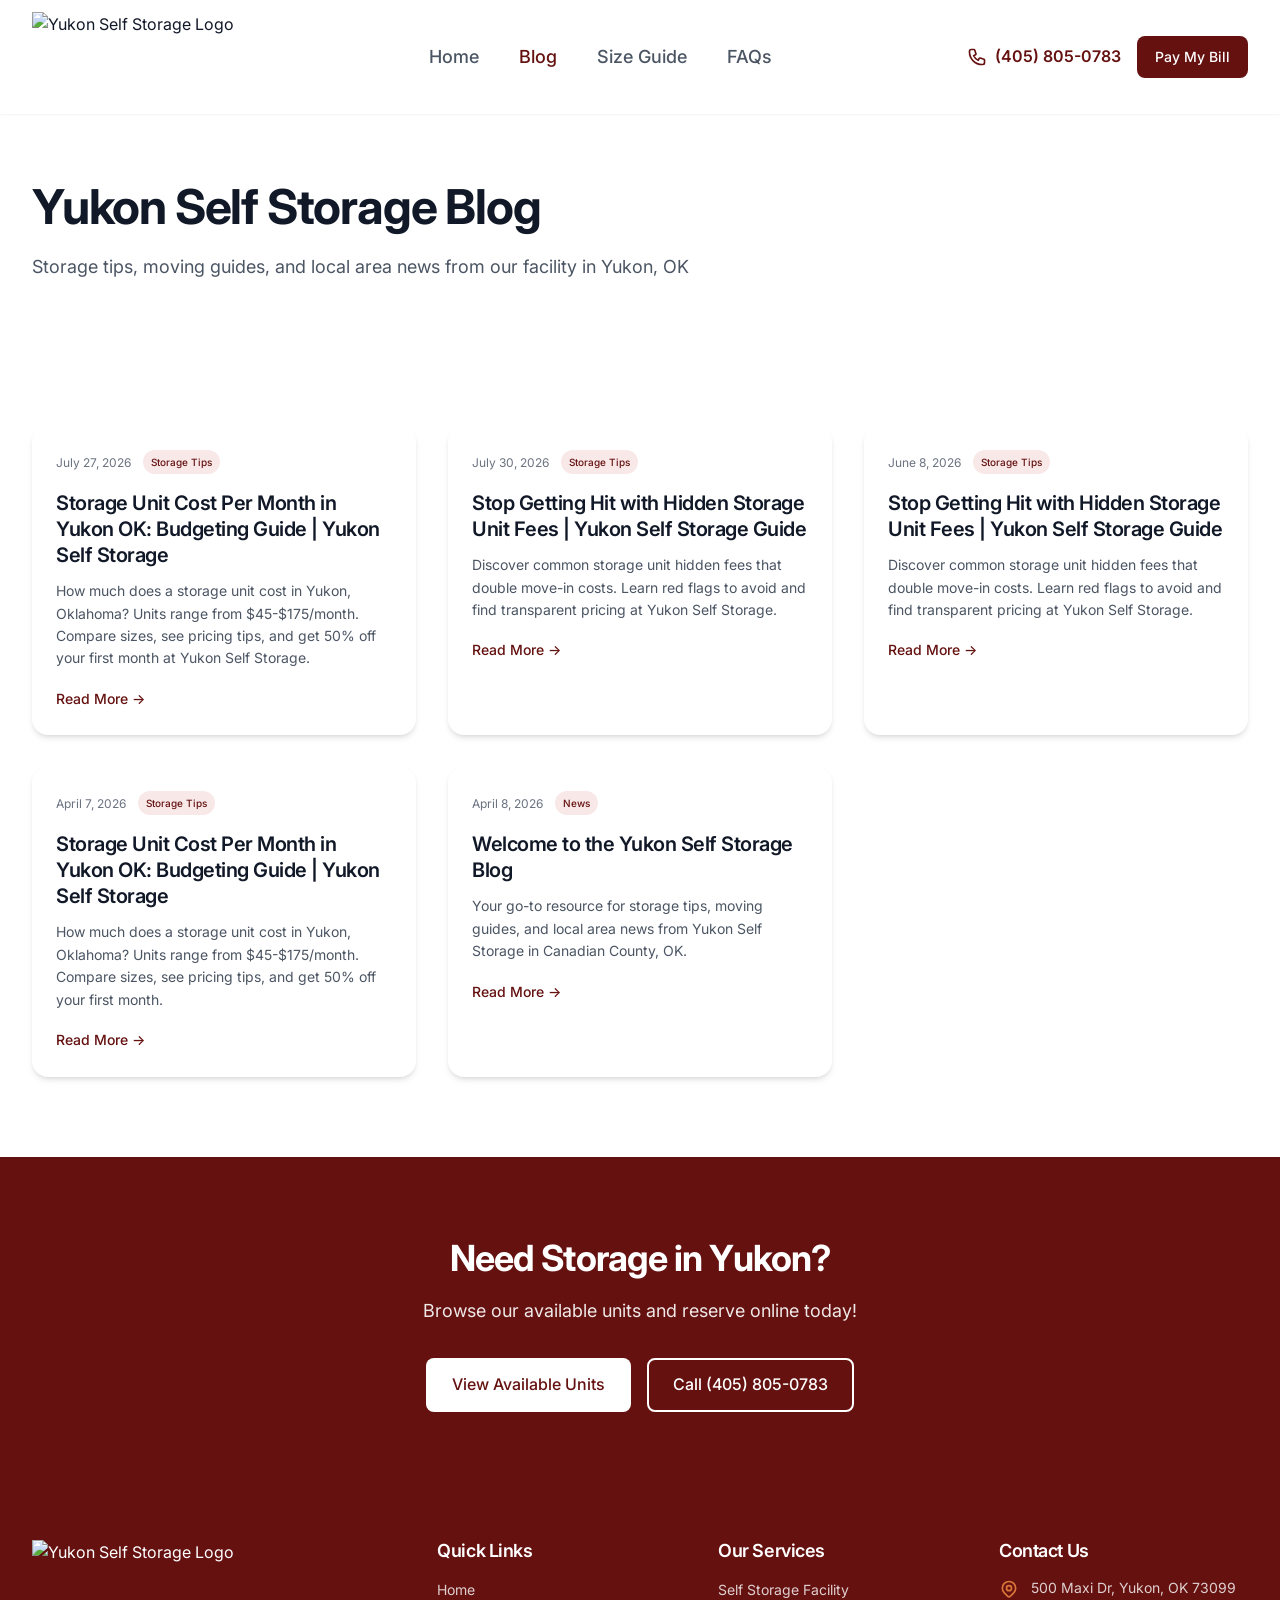
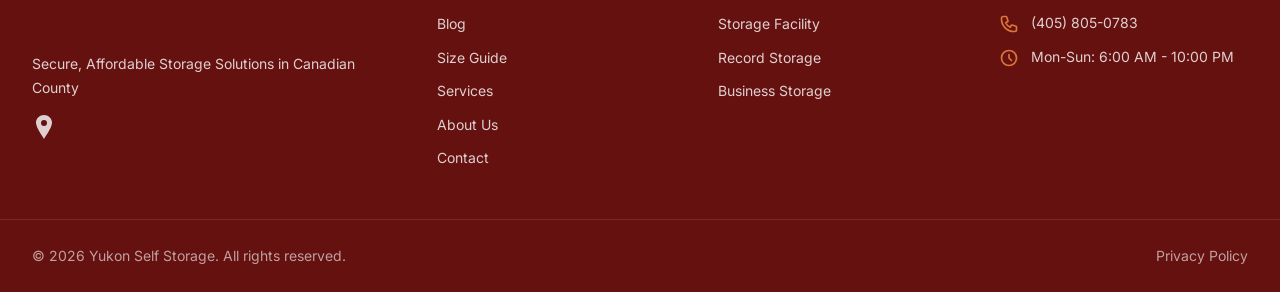
==== index.html @ ff1655e8 "Add blog card: Storage Unit Cost Per Month in Yukon OK: Budgeting Guide | Yukon Self Storage" ====
<!DOCTYPE html>
<html lang="en">
<head>
  <meta charset="UTF-8">
  <meta name="viewport" content="width=device-width, initial-scale=1.0">

  <!-- Google Tag Manager -->
  <script>(function(w,d,s,l,i){w[l]=w[l]||[];w[l].push({'gtm.start':
  new Date().getTime(),event:'gtm.js'});var f=d.getElementsByTagName(s)[0],
  j=d.createElement(s),dl=l!='dataLayer'?'&l='+l:'';j.async=true;j.src=
  'https://www.googletagmanager.com/gtm.js?id='+i+dl;f.parentNode.insertBefore(j,f);
  })(window,document,'script','dataLayer','GTM-MW2ZN473');</script>
<!-- Microsoft Clarity -->
<script type="text/javascript">
    (function(c,l,a,r,i,t,y){
        c[a]=c[a]||function(){(c[a].q=c[a].q||[]).push(arguments)};
        t=l.createElement(r);t.async=1;t.src="https://www.clarity.ms/tag/"+i;
        y=l.getElementsByTagName(r)[0];y.parentNode.insertBefore(t,y);
    })(window, document, "clarity", "script", "wjak0cylom");
</script>
  <!-- End Google Tag Manager -->

  <!-- SEO Meta Tags -->
  <title>Blog | Yukon Self Storage | Storage Tips &amp; News</title>
  <meta name="description" content="Read the latest storage tips, moving guides, and local area news from Yukon Self Storage in Canadian County, OK.">
  <meta name="robots" content="index, follow">
  <link rel="canonical" href="https://blog.yukonselfstorage.com/">

  <!-- Open Graph -->
  <meta property="og:title" content="Blog | Yukon Self Storage">
  <meta property="og:description" content="Storage tips, moving guides, and news from Yukon Self Storage in Canadian County, OK.">
  <meta property="og:image" content="https://yukonselfstorage.s3.us-east-1.amazonaws.com/1200x628/storage-facility.jpg">
  <meta property="og:url" content="https://blog.yukonselfstorage.com/">
  <meta property="og:type" content="website">
  <meta property="og:locale" content="en_US">
  <meta property="og:site_name" content="Yukon Self Storage">

  <meta name="twitter:card" content="summary_large_image">
  <meta name="twitter:title" content="Blog | Yukon Self Storage">
  <meta name="twitter:description" content="Storage tips, moving guides, and news from Yukon Self Storage.">
  <meta name="twitter:image" content="https://yukonselfstorage.s3.us-east-1.amazonaws.com/1200x628/storage-facility.jpg">

  <!-- RSS Feed -->
  <link rel="alternate" type="application/rss+xml" title="Yukon Self Storage Blog" href="/rss.xml">

  <!-- Favicon -->
  <link rel="icon" type="image/png" href="https://yukonselfstorage.s3.us-east-1.amazonaws.com/Logo/250x250.png">
  <link rel="apple-touch-icon" href="https://yukonselfstorage.s3.us-east-1.amazonaws.com/Logo/250x250.png">

  <!-- Preconnect -->
  <link rel="preconnect" href="https://fonts.googleapis.com">
  <link rel="preconnect" href="https://fonts.gstatic.com" crossorigin>
  <link rel="preconnect" href="https://yukonselfstorage.s3.us-east-1.amazonaws.com">

  <!-- Stylesheet -->
  <link rel="stylesheet" href="/css/styles.css">
</head>
<body>

<!-- Google Tag Manager (noscript) -->
<noscript><iframe src="https://www.googletagmanager.com/ns.html?id=GTM-MW2ZN473" height="0" width="0" style="display:none;visibility:hidden"></iframe></noscript>
<!-- End Google Tag Manager (noscript) -->

<!-- HEADER -->
<header class="yss-header">
  <nav class="yss-container">
    <div class="yss-header__inner">
      <a href="https://yukonselfstorage.com/"><img src="https://yukonselfstorage.s3.us-east-1.amazonaws.com/Logo/250x250.png" alt="Yukon Self Storage Logo" class="yss-header__logo"></a>
      <div class="yss-header__nav">
        <a href="https://yukonselfstorage.com/" class="yss-header__nav-link">Home</a>
        <a href="/" class="yss-header__nav-link yss-header__nav-link--active">Blog</a>
        <a href="https://yukonselfstorage.com/size-guide.html" class="yss-header__nav-link">Size Guide</a>
        <a href="https://yukonselfstorage.com/faqs.html" class="yss-header__nav-link">FAQs</a>
      </div>
      <div class="yss-header__actions">
        <a href="tel:14058050783" class="yss-header__phone">
          <svg class="yss-header__phone-icon" fill="none" stroke="currentColor" viewBox="0 0 24 24"><path stroke-linecap="round" stroke-linejoin="round" stroke-width="2" d="M3 5a2 2 0 012-2h3.28a1 1 0 01.948.684l1.498 4.493a1 1 0 01-.502 1.21l-2.257 1.13a11.042 11.042 0 005.516 5.516l1.13-2.257a1 1 0 011.21-.502l4.493 1.498a1 1 0 01.684.949V19a2 2 0 01-2 2h-1C9.716 21 3 14.284 3 6V5z"/></svg>
          <span class="yss-header__phone-text">(405) 805-0783</span>
        </a>
        <a href="https://yukonselfstorage.ccstorage.com/session/new" target="_blank" rel="noopener noreferrer" class="yss-btn yss-btn--primary yss-btn--sm">Pay My Bill</a>
        <button type="button" class="yss-header__menu-toggle" aria-label="Open menu" data-menu-toggle>
          <svg class="yss-header__menu-icon" fill="none" stroke="currentColor" viewBox="0 0 24 24"><path stroke-linecap="round" stroke-linejoin="round" stroke-width="2" d="M4 6h16M4 12h16M4 18h16"/></svg>
        </button>
      </div>
    </div>
    <div class="yss-header__mobile-menu" id="mobile-menu">
      <div class="yss-header__mobile-nav">
        <a href="https://yukonselfstorage.com/" class="yss-header__mobile-link">Home</a>
        <a href="/" class="yss-header__mobile-link yss-header__mobile-link--active">Blog</a>
        <a href="https://yukonselfstorage.com/size-guide.html" class="yss-header__mobile-link">Size Guide</a>
        <a href="https://yukonselfstorage.com/faqs.html" class="yss-header__mobile-link">FAQs</a>
      </div>
    </div>
  </nav>
</header>

<main>
  <!-- PAGE HERO -->
  <section class="yss-page-hero">
    <div class="yss-container">
      <h1 class="yss-page-hero__title">Yukon Self Storage Blog</h1>
      <p class="yss-page-hero__subtitle">Storage tips, moving guides, and local area news from our facility in Yukon, OK</p>
    </div>
  </section>

  <!-- BLOG LISTING -->
  <section class="yss-section yss-section--white">
    <div class="yss-container">
      <div class="yss-grid yss-grid--3" style="gap: 2rem;">

        <!-- POST: 2026-07-27-storage-unit-cost-per-month-yukon-ok-budgeting-guide -->
        <a href="/posts/2026-07-27-storage-unit-cost-per-month-yukon-ok-budgeting-guide.html" class="yss-blog-card" style="display: block; text-decoration: none; color: inherit; background: white; border-radius: 1rem; overflow: hidden; box-shadow: var(--yss-shadow-md); transition: box-shadow 0.3s, transform 0.3s;">
          <div style="padding: 1.5rem;">
            <div style="display: flex; align-items: center; gap: 0.75rem; margin-bottom: 1rem;">
              <span style="font-size: 0.75rem; color: var(--yss-gray-500);">July 27, 2026</span>
              <span style="font-size: 0.625rem; background: var(--yss-primary-50); color: var(--yss-primary); padding: 0.25rem 0.5rem; border-radius: 9999px; font-weight: 500;">Storage Tips</span>
            </div>
            <h2 style="font-size: var(--yss-text-xl); font-weight: 600; margin-bottom: 0.75rem; line-height: 1.3;">Storage Unit Cost Per Month in Yukon OK: Budgeting Guide | Yukon Self Storage</h2>
            <p style="color: var(--yss-gray-600); font-size: var(--yss-text-sm); line-height: 1.6; margin-bottom: 1rem;">How much does a storage unit cost in Yukon, Oklahoma? Units range from $45-$175/month. Compare sizes, see pricing tips, and get 50% off your first month at Yukon Self Storage.</p>
            <span style="color: var(--yss-primary); font-weight: 500; font-size: var(--yss-text-sm);">Read More &rarr;</span>
          </div>
        </a>


        <!-- POST: 2026-07-30-hidden-storage-unit-fees-guide-yukon-oklahoma -->
        <a href="/posts/2026-07-30-hidden-storage-unit-fees-guide-yukon-oklahoma.html" class="yss-blog-card" style="display: block; text-decoration: none; color: inherit; background: white; border-radius: 1rem; overflow: hidden; box-shadow: var(--yss-shadow-md); transition: box-shadow 0.3s, transform 0.3s;">
          <div style="padding: 1.5rem;">
            <div style="display: flex; align-items: center; gap: 0.75rem; margin-bottom: 1rem;">
              <span style="font-size: 0.75rem; color: var(--yss-gray-500);">July 30, 2026</span>
              <span style="font-size: 0.625rem; background: var(--yss-primary-50); color: var(--yss-primary); padding: 0.25rem 0.5rem; border-radius: 9999px; font-weight: 500;">Storage Tips</span>
            </div>
            <h2 style="font-size: var(--yss-text-xl); font-weight: 600; margin-bottom: 0.75rem; line-height: 1.3;">Stop Getting Hit with Hidden Storage Unit Fees | Yukon Self Storage Guide</h2>
            <p style="color: var(--yss-gray-600); font-size: var(--yss-text-sm); line-height: 1.6; margin-bottom: 1rem;">Discover common storage unit hidden fees that double move-in costs. Learn red flags to avoid and find transparent pricing at Yukon Self Storage.</p>
            <span style="color: var(--yss-primary); font-weight: 500; font-size: var(--yss-text-sm);">Read More &rarr;</span>
          </div>
        </a>


        <!-- POST: 2026-06-08-hidden-storage-unit-fees-guide-yukon-oklahoma -->
        <a href="/posts/2026-06-08-hidden-storage-unit-fees-guide-yukon-oklahoma.html" class="yss-blog-card" style="display: block; text-decoration: none; color: inherit; background: white; border-radius: 1rem; overflow: hidden; box-shadow: var(--yss-shadow-md); transition: box-shadow 0.3s, transform 0.3s;">
          <div style="padding: 1.5rem;">
            <div style="display: flex; align-items: center; gap: 0.75rem; margin-bottom: 1rem;">
              <span style="font-size: 0.75rem; color: var(--yss-gray-500);">June 8, 2026</span>
              <span style="font-size: 0.625rem; background: var(--yss-primary-50); color: var(--yss-primary); padding: 0.25rem 0.5rem; border-radius: 9999px; font-weight: 500;">Storage Tips</span>
            </div>
            <h2 style="font-size: var(--yss-text-xl); font-weight: 600; margin-bottom: 0.75rem; line-height: 1.3;">Stop Getting Hit with Hidden Storage Unit Fees | Yukon Self Storage Guide</h2>
            <p style="color: var(--yss-gray-600); font-size: var(--yss-text-sm); line-height: 1.6; margin-bottom: 1rem;">Discover common storage unit hidden fees that double move-in costs. Learn red flags to avoid and find transparent pricing at Yukon Self Storage.</p>
            <span style="color: var(--yss-primary); font-weight: 500; font-size: var(--yss-text-sm);">Read More &rarr;</span>
          </div>
        </a>


        <!-- POST: 2026-04-07-storage-unit-cost-per-month-yukon-ok-budgeting-guide -->
        <a href="/posts/2026-04-07-storage-unit-cost-per-month-yukon-ok-budgeting-guide.html" class="yss-blog-card" style="display: block; text-decoration: none; color: inherit; background: white; border-radius: 1rem; overflow: hidden; box-shadow: var(--yss-shadow-md); transition: box-shadow 0.3s, transform 0.3s;">
          <div style="padding: 1.5rem;">
            <div style="display: flex; align-items: center; gap: 0.75rem; margin-bottom: 1rem;">
              <span style="font-size: 0.75rem; color: var(--yss-gray-500);">April 7, 2026</span>
              <span style="font-size: 0.625rem; background: var(--yss-primary-50); color: var(--yss-primary); padding: 0.25rem 0.5rem; border-radius: 9999px; font-weight: 500;">Storage Tips</span>
            </div>
            <h2 style="font-size: var(--yss-text-xl); font-weight: 600; margin-bottom: 0.75rem; line-height: 1.3;">Storage Unit Cost Per Month in Yukon OK: Budgeting Guide | Yukon Self Storage</h2>
            <p style="color: var(--yss-gray-600); font-size: var(--yss-text-sm); line-height: 1.6; margin-bottom: 1rem;">How much does a storage unit cost in Yukon, Oklahoma? Units range from $45-$175/month. Compare sizes, see pricing tips, and get 50% off your first month.</p>
            <span style="color: var(--yss-primary); font-weight: 500; font-size: var(--yss-text-sm);">Read More &rarr;</span>
          </div>
        </a>


        <!-- POST 1 (Welcome Post) -->
        <a href="/posts/2026-04-08-welcome-to-yukon-self-storage-blog.html" class="yss-blog-card">
          <div class="yss-blog-card__body">
            <div class="yss-blog-card__meta">
              <span class="yss-blog-card__date">April 8, 2026</span>
              <span class="yss-blog-card__tag">News</span>
            </div>
            <h2 class="yss-blog-card__title">Welcome to the Yukon Self Storage Blog</h2>
            <p class="yss-blog-card__excerpt">Your go-to resource for storage tips, moving guides, and local area news from Yukon Self Storage in Canadian County, OK.</p>
            <span class="yss-blog-card__read-more">Read More &rarr;</span>
          </div>
        </a>

        <!-- ADD MORE POST CARDS HERE -->

      </div>
    </div>
  </section>

  <!-- CTA SECTION -->
  <section class="yss-section yss-cta">
    <div class="yss-container">
      <h2 class="yss-cta__title">Need Storage in Yukon?</h2>
      <p class="yss-cta__description">Browse our available units and reserve online today!</p>
      <div class="yss-cta__buttons">
        <a href="https://yukonselfstorage.com/#choose-unit" class="yss-btn yss-btn--white">View Available Units</a>
        <a href="tel:14058050783" class="yss-btn yss-btn--outline-white">Call (405) 805-0783</a>
      </div>
    </div>
  </section>
</main>

<!-- FOOTER -->
<footer class="yss-footer">
  <div class="yss-container yss-footer__main">
    <div class="yss-footer__grid">
      <div class="yss-footer__column">
        <img src="https://yukonselfstorage.s3.us-east-1.amazonaws.com/Logo/250x250.png" alt="Yukon Self Storage Logo" class="yss-footer__logo">
        <p class="yss-footer__tagline">Secure, Affordable Storage Solutions in Canadian County</p>
        <div class="yss-footer__social">
          <a href="https://maps.app.goo.gl/DXkgDDELydo99tCs9" target="_blank" class="yss-footer__social-link" aria-label="Google Maps"><svg class="yss-footer__social-icon" fill="currentColor" viewBox="0 0 24 24"><path d="M12 0C7.802 0 4 3.403 4 7.602 4 11.8 7.469 16.812 12 24c4.531-7.188 8-12.2 8-16.398C20 3.403 16.199 0 12 0zm0 11a3 3 0 110-6 3 3 0 010 6z"/></svg></a>
        </div>
      </div>
      <div class="yss-footer__column">
        <h3 class="yss-footer__heading">Quick Links</h3>
        <ul class="yss-footer__nav">
          <li><a href="https://yukonselfstorage.com/" class="yss-footer__nav-link">Home</a></li>
          <li><a href="/" class="yss-footer__nav-link">Blog</a></li>
          <li><a href="https://yukonselfstorage.com/size-guide.html" class="yss-footer__nav-link">Size Guide</a></li>
          <li><a href="https://yukonselfstorage.com/services.html" class="yss-footer__nav-link">Services</a></li>
          <li><a href="https://yukonselfstorage.com/about.html" class="yss-footer__nav-link">About Us</a></li>
          <li><a href="https://yukonselfstorage.com/contact.html" class="yss-footer__nav-link">Contact</a></li>
        </ul>
      </div>
      <div class="yss-footer__column">
        <h3 class="yss-footer__heading">Our Services</h3>
        <ul class="yss-footer__nav">
          <li><a href="https://yukonselfstorage.com/services/self-storage-facility.html" class="yss-footer__nav-link">Self Storage Facility</a></li>
          <li><a href="https://yukonselfstorage.com/services/storage-facility.html" class="yss-footer__nav-link">Storage Facility</a></li>
          <li><a href="https://yukonselfstorage.com/services/record-storage.html" class="yss-footer__nav-link">Record Storage</a></li>
          <li><a href="https://yukonselfstorage.com/services/business-storage.html" class="yss-footer__nav-link">Business Storage</a></li>
        </ul>
      </div>
      <div class="yss-footer__column">
        <h3 class="yss-footer__heading">Contact Us</h3>
        <ul class="yss-footer__contact">
          <li class="yss-footer__contact-item">
            <svg class="yss-footer__contact-icon" fill="none" stroke="currentColor" viewBox="0 0 24 24"><path stroke-linecap="round" stroke-linejoin="round" stroke-width="2" d="M17.657 16.657L13.414 20.9a1.998 1.998 0 01-2.827 0l-4.244-4.243a8 8 0 1111.314 0z"/><path stroke-linecap="round" stroke-linejoin="round" stroke-width="2" d="M15 11a3 3 0 11-6 0 3 3 0 016 0z"/></svg>
            <a href="https://maps.app.goo.gl/DXkgDDELydo99tCs9" target="_blank" class="yss-footer__contact-link">500 Maxi Dr, Yukon, OK 73099</a>
          </li>
          <li class="yss-footer__contact-item">
            <svg class="yss-footer__contact-icon" fill="none" stroke="currentColor" viewBox="0 0 24 24"><path stroke-linecap="round" stroke-linejoin="round" stroke-width="2" d="M3 5a2 2 0 012-2h3.28a1 1 0 01.948.684l1.498 4.493a1 1 0 01-.502 1.21l-2.257 1.13a11.042 11.042 0 005.516 5.516l1.13-2.257a1 1 0 011.21-.502l4.493 1.498a1 1 0 01.684.949V19a2 2 0 01-2 2h-1C9.716 21 3 14.284 3 6V5z"/></svg>
            <a href="tel:14058050783" class="yss-footer__contact-link">(405) 805-0783</a>
          </li>
          <li class="yss-footer__contact-item">
            <svg class="yss-footer__contact-icon" fill="none" stroke="currentColor" viewBox="0 0 24 24"><path stroke-linecap="round" stroke-linejoin="round" stroke-width="2" d="M12 8v4l3 3m6-3a9 9 0 11-18 0 9 9 0 0118 0z"/></svg>
            <span class="yss-footer__hours">Mon-Sun: 6:00 AM - 10:00 PM</span>
          </li>
        </ul>
      </div>
    </div>
  </div>
  <div class="yss-footer__bottom">
    <div class="yss-container yss-footer__bottom-inner">
      <p>&copy; 2026 Yukon Self Storage. All rights reserved.</p>
      <div class="yss-footer__legal">
        <a href="https://yukonselfstorage.com/privacy.html" class="yss-footer__legal-link">Privacy Policy</a>
      </div>
    </div>
  </div>
</footer>

<script src="/js/main.js"></script>
</body>
</html>
---- css/styles.css ----
/* =============================================================================
   Yukon Self Storage - Main Stylesheet
   Hybrid Tailwind-BEM Architecture
   ============================================================================= */

/* Google Fonts */
@import url('https://fonts.googleapis.com/css2?family=Inter:wght@300;400;500;600;700;800&display=swap');

/* Design Tokens */
@import '_variables.css';

/* Base Styles & Reset */
@import '_base.css';

/* Layout Patterns */
@import '_layouts.css';

/* BEM Components */
@import '_components.css';
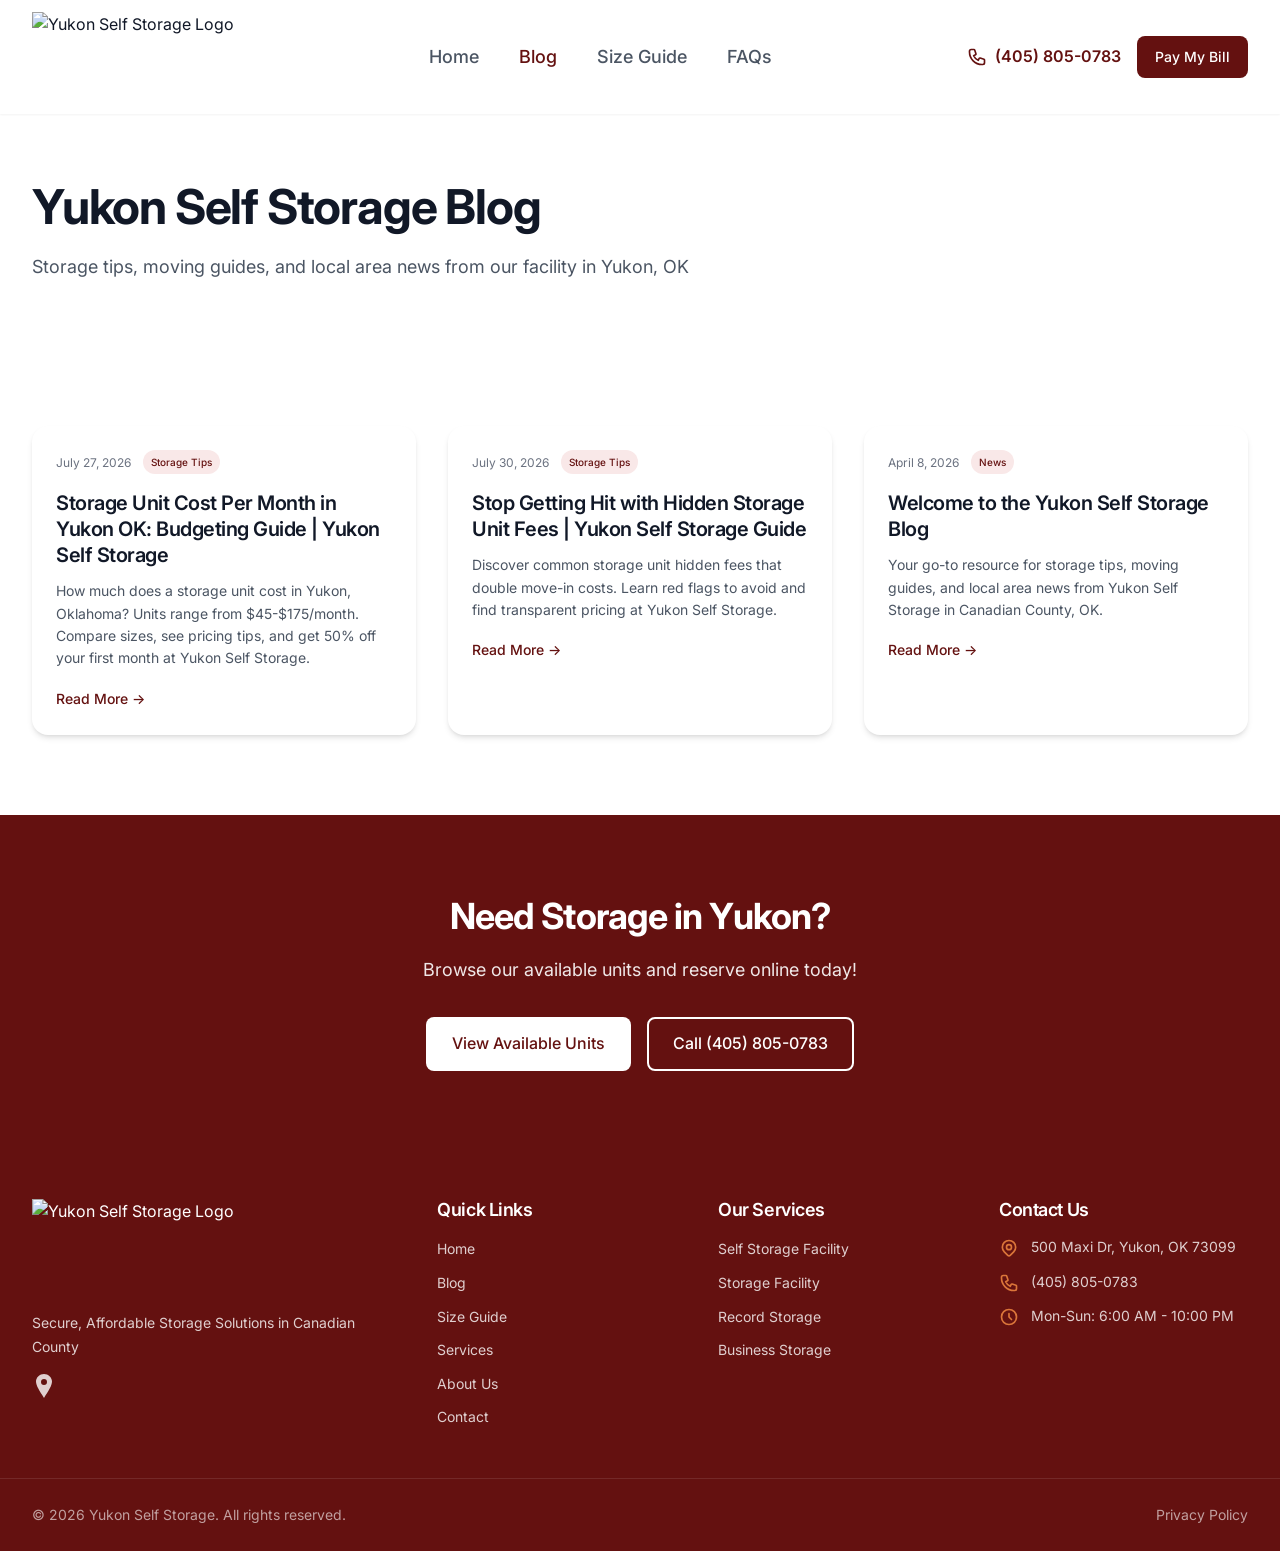
==== commit d6d6123b: "Remove stale post cards after backdating" ====
--- a/index.html
+++ b/index.html
@@ -136,34 +136,6 @@
         </a>
 
 
-        <!-- POST: 2026-06-08-hidden-storage-unit-fees-guide-yukon-oklahoma -->
-        <a href="/posts/2026-06-08-hidden-storage-unit-fees-guide-yukon-oklahoma.html" class="yss-blog-card" style="display: block; text-decoration: none; color: inherit; background: white; border-radius: 1rem; overflow: hidden; box-shadow: var(--yss-shadow-md); transition: box-shadow 0.3s, transform 0.3s;">
-          <div style="padding: 1.5rem;">
-            <div style="display: flex; align-items: center; gap: 0.75rem; margin-bottom: 1rem;">
-              <span style="font-size: 0.75rem; color: var(--yss-gray-500);">June 8, 2026</span>
-              <span style="font-size: 0.625rem; background: var(--yss-primary-50); color: var(--yss-primary); padding: 0.25rem 0.5rem; border-radius: 9999px; font-weight: 500;">Storage Tips</span>
-            </div>
-            <h2 style="font-size: var(--yss-text-xl); font-weight: 600; margin-bottom: 0.75rem; line-height: 1.3;">Stop Getting Hit with Hidden Storage Unit Fees | Yukon Self Storage Guide</h2>
-            <p style="color: var(--yss-gray-600); font-size: var(--yss-text-sm); line-height: 1.6; margin-bottom: 1rem;">Discover common storage unit hidden fees that double move-in costs. Learn red flags to avoid and find transparent pricing at Yukon Self Storage.</p>
-            <span style="color: var(--yss-primary); font-weight: 500; font-size: var(--yss-text-sm);">Read More &rarr;</span>
-          </div>
-        </a>
-
-
-        <!-- POST: 2026-04-07-storage-unit-cost-per-month-yukon-ok-budgeting-guide -->
-        <a href="/posts/2026-04-07-storage-unit-cost-per-month-yukon-ok-budgeting-guide.html" class="yss-blog-card" style="display: block; text-decoration: none; color: inherit; background: white; border-radius: 1rem; overflow: hidden; box-shadow: var(--yss-shadow-md); transition: box-shadow 0.3s, transform 0.3s;">
-          <div style="padding: 1.5rem;">
-            <div style="display: flex; align-items: center; gap: 0.75rem; margin-bottom: 1rem;">
-              <span style="font-size: 0.75rem; color: var(--yss-gray-500);">April 7, 2026</span>
-              <span style="font-size: 0.625rem; background: var(--yss-primary-50); color: var(--yss-primary); padding: 0.25rem 0.5rem; border-radius: 9999px; font-weight: 500;">Storage Tips</span>
-            </div>
-            <h2 style="font-size: var(--yss-text-xl); font-weight: 600; margin-bottom: 0.75rem; line-height: 1.3;">Storage Unit Cost Per Month in Yukon OK: Budgeting Guide | Yukon Self Storage</h2>
-            <p style="color: var(--yss-gray-600); font-size: var(--yss-text-sm); line-height: 1.6; margin-bottom: 1rem;">How much does a storage unit cost in Yukon, Oklahoma? Units range from $45-$175/month. Compare sizes, see pricing tips, and get 50% off your first month.</p>
-            <span style="color: var(--yss-primary); font-weight: 500; font-size: var(--yss-text-sm);">Read More &rarr;</span>
-          </div>
-        </a>
-
-
         <!-- POST 1 (Welcome Post) -->
         <a href="/posts/2026-04-08-welcome-to-yukon-self-storage-blog.html" class="yss-blog-card">
           <div class="yss-blog-card__body">
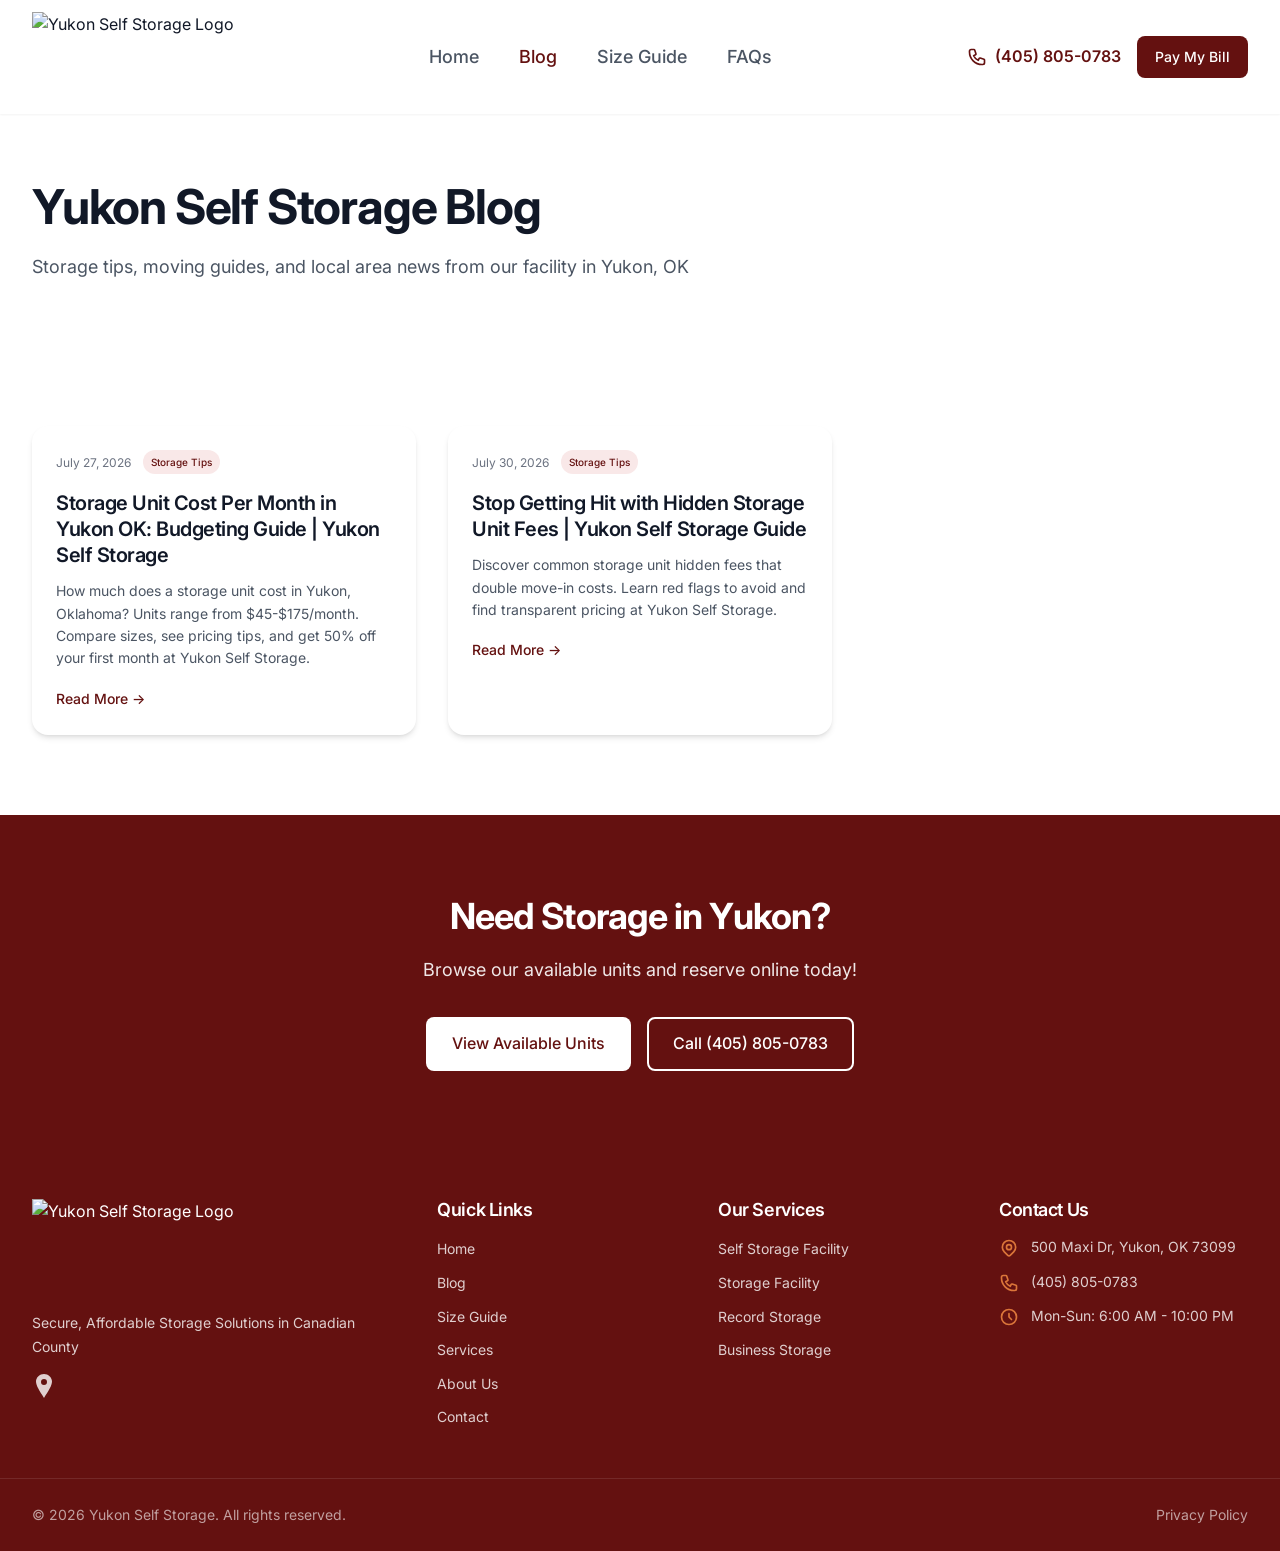
==== commit fae194a6: "Remove welcome post cards" ====
--- a/index.html
+++ b/index.html
@@ -135,20 +135,6 @@
           </div>
         </a>
 
-
-        <!-- POST 1 (Welcome Post) -->
-        <a href="/posts/2026-04-08-welcome-to-yukon-self-storage-blog.html" class="yss-blog-card">
-          <div class="yss-blog-card__body">
-            <div class="yss-blog-card__meta">
-              <span class="yss-blog-card__date">April 8, 2026</span>
-              <span class="yss-blog-card__tag">News</span>
-            </div>
-            <h2 class="yss-blog-card__title">Welcome to the Yukon Self Storage Blog</h2>
-            <p class="yss-blog-card__excerpt">Your go-to resource for storage tips, moving guides, and local area news from Yukon Self Storage in Canadian County, OK.</p>
-            <span class="yss-blog-card__read-more">Read More &rarr;</span>
-          </div>
-        </a>
-
         <!-- ADD MORE POST CARDS HERE -->
 
       </div>
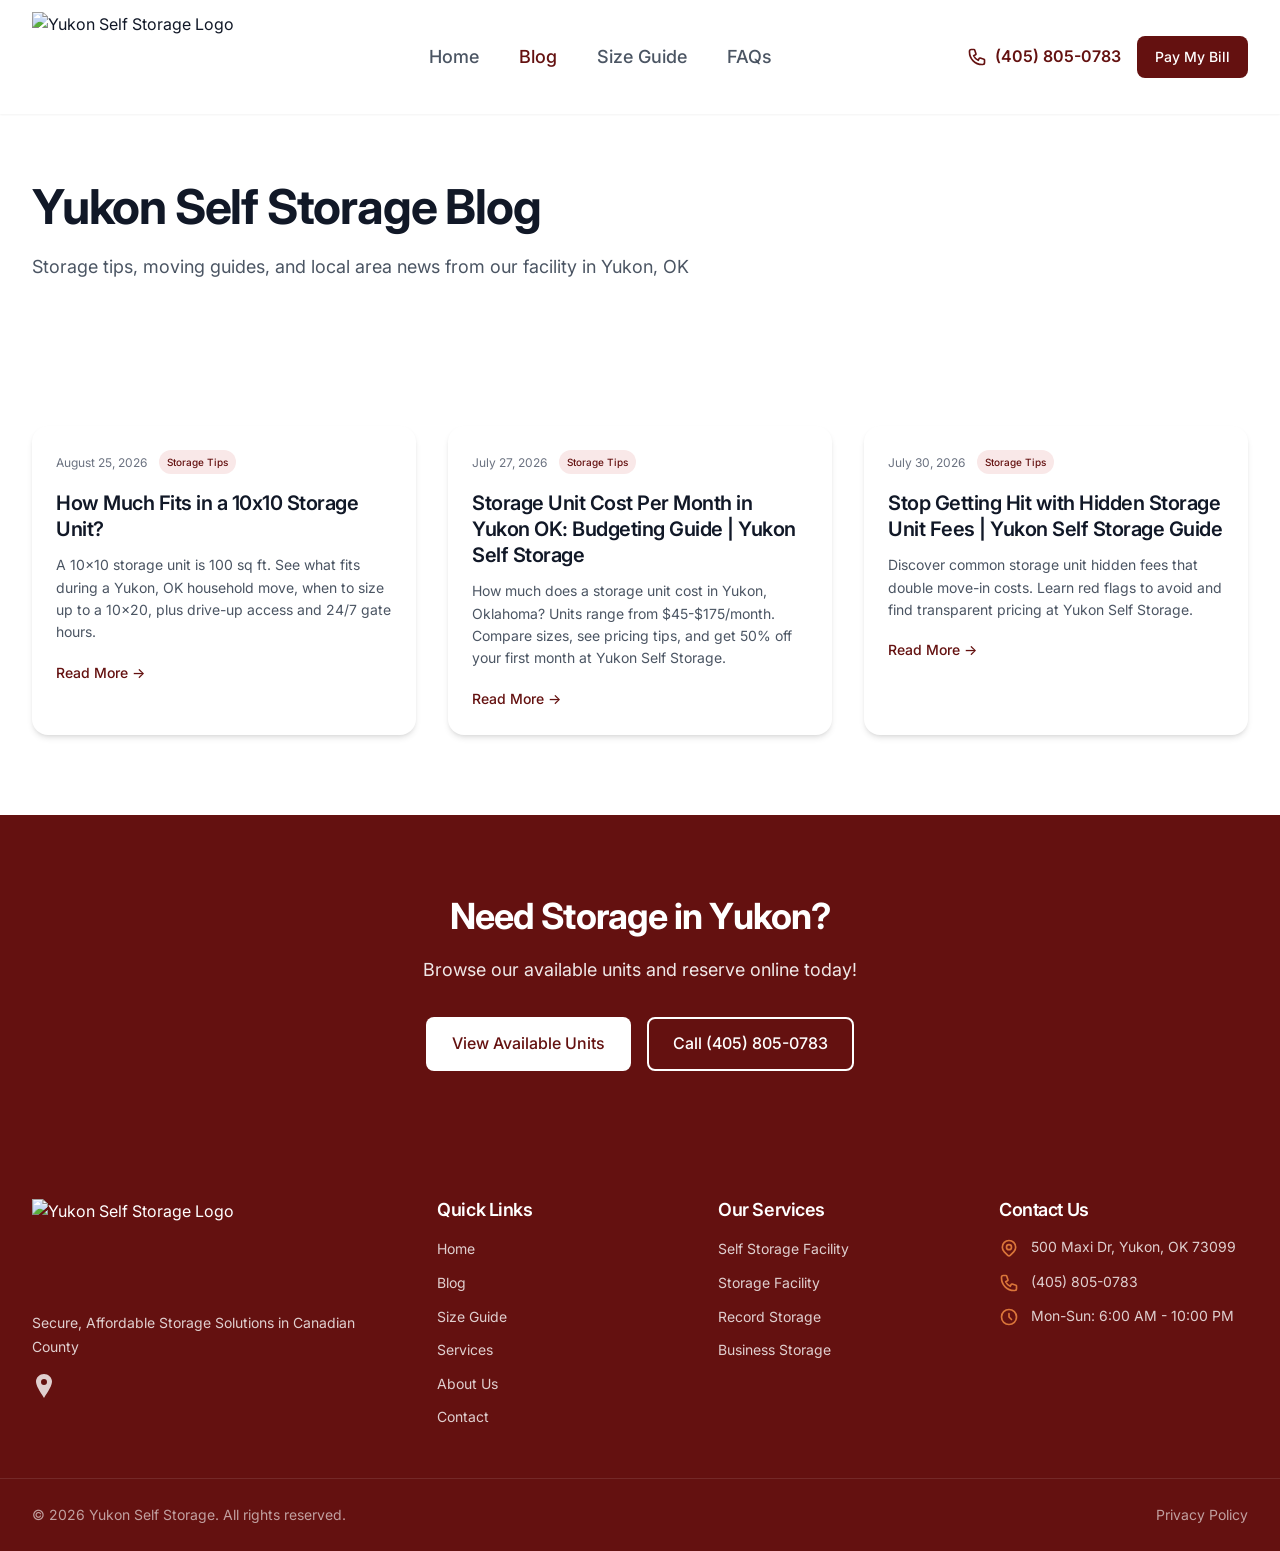
==== commit d45a4d80: "Add blog card: How Much Fits in a 10x10 Storage Unit?" ====
--- a/index.html
+++ b/index.html
@@ -108,6 +108,20 @@
     <div class="yss-container">
       <div class="yss-grid yss-grid--3" style="gap: 2rem;">
 
+        <!-- POST: 2026-08-25-how-much-fits-in-a-10x10-storage-unit -->
+        <a href="/posts/2026-08-25-how-much-fits-in-a-10x10-storage-unit.html" class="yss-blog-card" style="display: block; text-decoration: none; color: inherit; background: white; border-radius: 1rem; overflow: hidden; box-shadow: var(--yss-shadow-md); transition: box-shadow 0.3s, transform 0.3s;">
+          <div style="padding: 1.5rem;">
+            <div style="display: flex; align-items: center; gap: 0.75rem; margin-bottom: 1rem;">
+              <span style="font-size: 0.75rem; color: var(--yss-gray-500);">August 25, 2026</span>
+              <span style="font-size: 0.625rem; background: var(--yss-primary-50); color: var(--yss-primary); padding: 0.25rem 0.5rem; border-radius: 9999px; font-weight: 500;">Storage Tips</span>
+            </div>
+            <h2 style="font-size: var(--yss-text-xl); font-weight: 600; margin-bottom: 0.75rem; line-height: 1.3;">How Much Fits in a 10x10 Storage Unit?</h2>
+            <p style="color: var(--yss-gray-600); font-size: var(--yss-text-sm); line-height: 1.6; margin-bottom: 1rem;">A 10x10 storage unit is 100 sq ft. See what fits during a Yukon, OK household move, when to size up to a 10x20, plus drive-up access and 24/7 gate hours.</p>
+            <span style="color: var(--yss-primary); font-weight: 500; font-size: var(--yss-text-sm);">Read More &rarr;</span>
+          </div>
+        </a>
+
+
         <!-- POST: 2026-07-27-storage-unit-cost-per-month-yukon-ok-budgeting-guide -->
         <a href="/posts/2026-07-27-storage-unit-cost-per-month-yukon-ok-budgeting-guide.html" class="yss-blog-card" style="display: block; text-decoration: none; color: inherit; background: white; border-radius: 1rem; overflow: hidden; box-shadow: var(--yss-shadow-md); transition: box-shadow 0.3s, transform 0.3s;">
           <div style="padding: 1.5rem;">
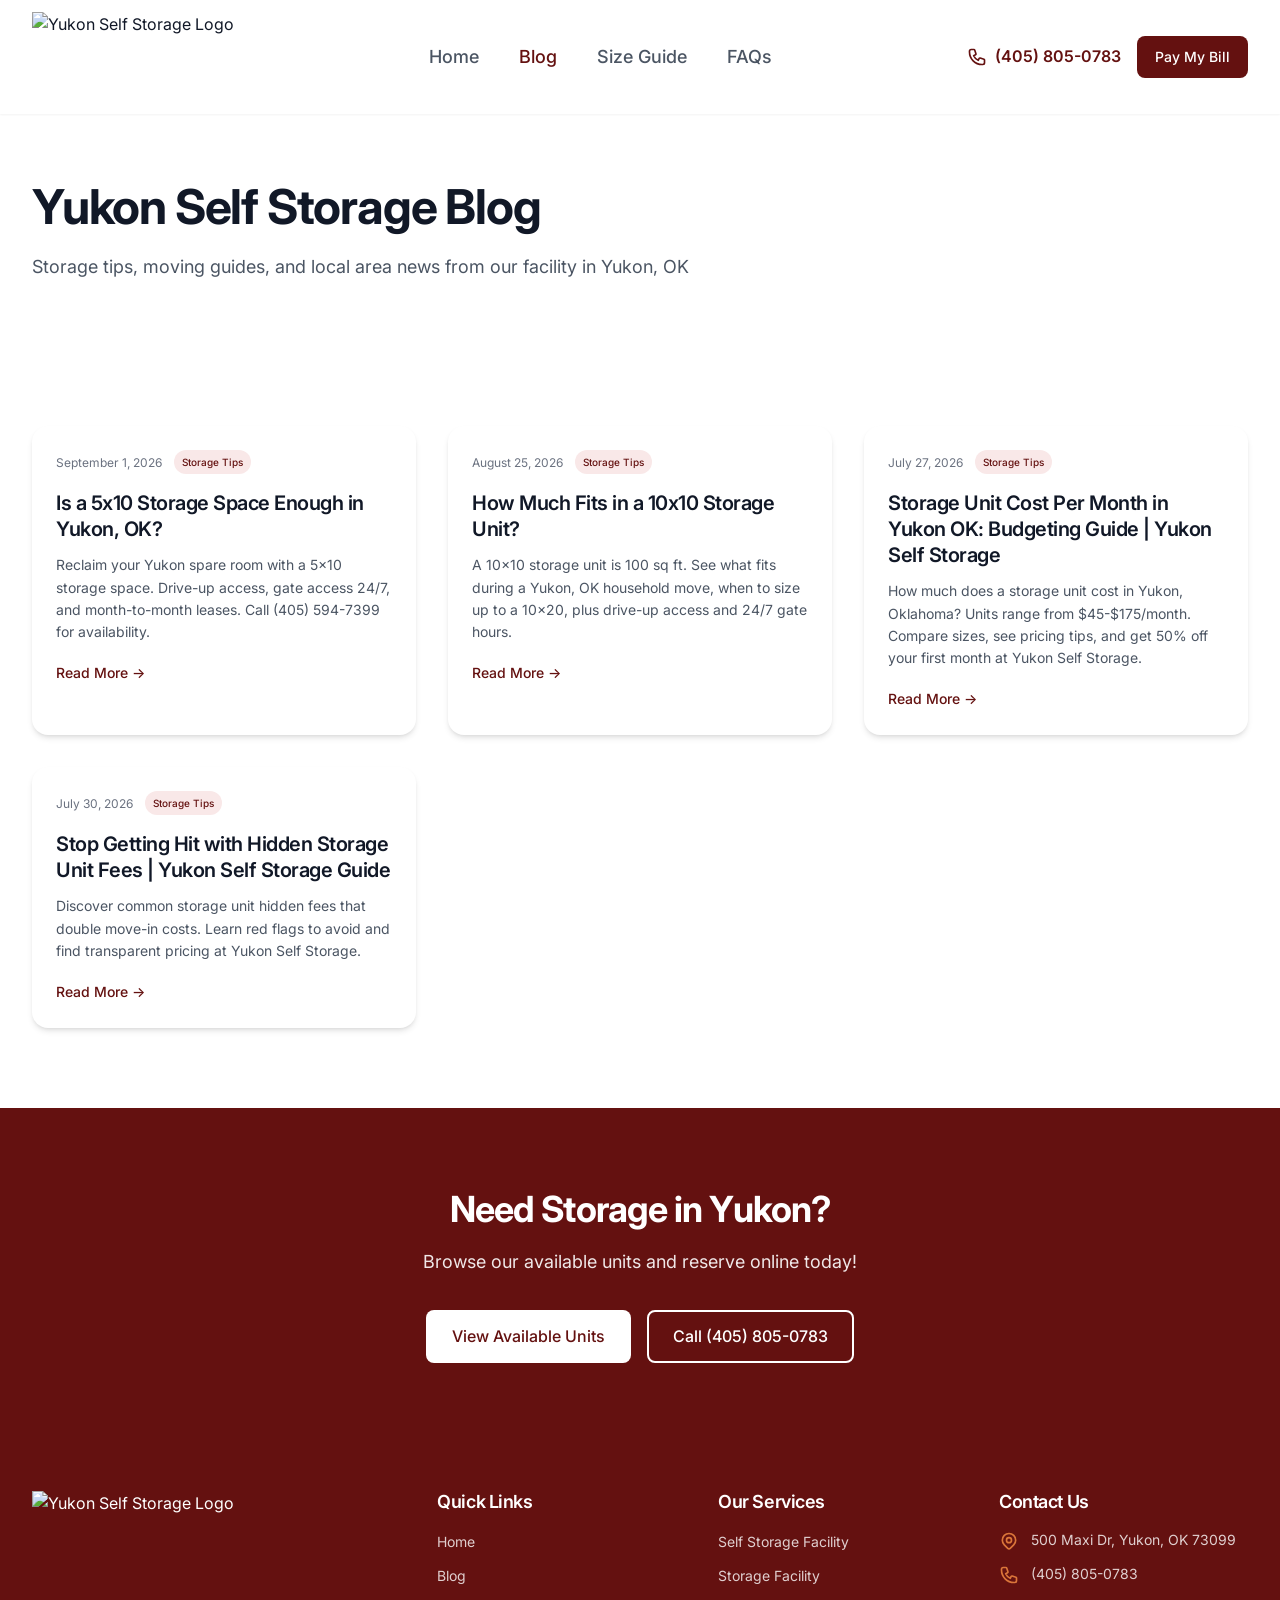
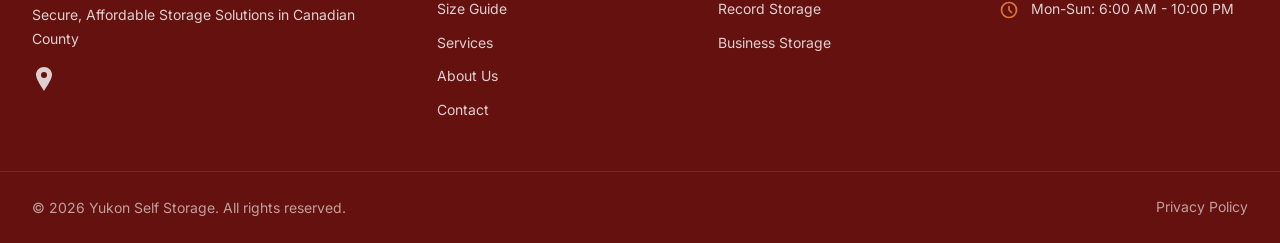
==== commit 4e46addc: "Add blog card: Is a 5x10 Storage Space Enough in Yukon, OK?" ====
--- a/index.html
+++ b/index.html
@@ -108,6 +108,20 @@
     <div class="yss-container">
       <div class="yss-grid yss-grid--3" style="gap: 2rem;">
 
+        <!-- POST: 2026-09-01-5x10-storage-space-yukon-spare-room -->
+        <a href="/posts/2026-09-01-5x10-storage-space-yukon-spare-room.html" class="yss-blog-card" style="display: block; text-decoration: none; color: inherit; background: white; border-radius: 1rem; overflow: hidden; box-shadow: var(--yss-shadow-md); transition: box-shadow 0.3s, transform 0.3s;">
+          <div style="padding: 1.5rem;">
+            <div style="display: flex; align-items: center; gap: 0.75rem; margin-bottom: 1rem;">
+              <span style="font-size: 0.75rem; color: var(--yss-gray-500);">September 1, 2026</span>
+              <span style="font-size: 0.625rem; background: var(--yss-primary-50); color: var(--yss-primary); padding: 0.25rem 0.5rem; border-radius: 9999px; font-weight: 500;">Storage Tips</span>
+            </div>
+            <h2 style="font-size: var(--yss-text-xl); font-weight: 600; margin-bottom: 0.75rem; line-height: 1.3;">Is a 5x10 Storage Space Enough in Yukon, OK?</h2>
+            <p style="color: var(--yss-gray-600); font-size: var(--yss-text-sm); line-height: 1.6; margin-bottom: 1rem;">Reclaim your Yukon spare room with a 5x10 storage space. Drive-up access, gate access 24/7, and month-to-month leases. Call (405) 594-7399 for availability.</p>
+            <span style="color: var(--yss-primary); font-weight: 500; font-size: var(--yss-text-sm);">Read More &rarr;</span>
+          </div>
+        </a>
+
+
         <!-- POST: 2026-08-25-how-much-fits-in-a-10x10-storage-unit -->
         <a href="/posts/2026-08-25-how-much-fits-in-a-10x10-storage-unit.html" class="yss-blog-card" style="display: block; text-decoration: none; color: inherit; background: white; border-radius: 1rem; overflow: hidden; box-shadow: var(--yss-shadow-md); transition: box-shadow 0.3s, transform 0.3s;">
           <div style="padding: 1.5rem;">
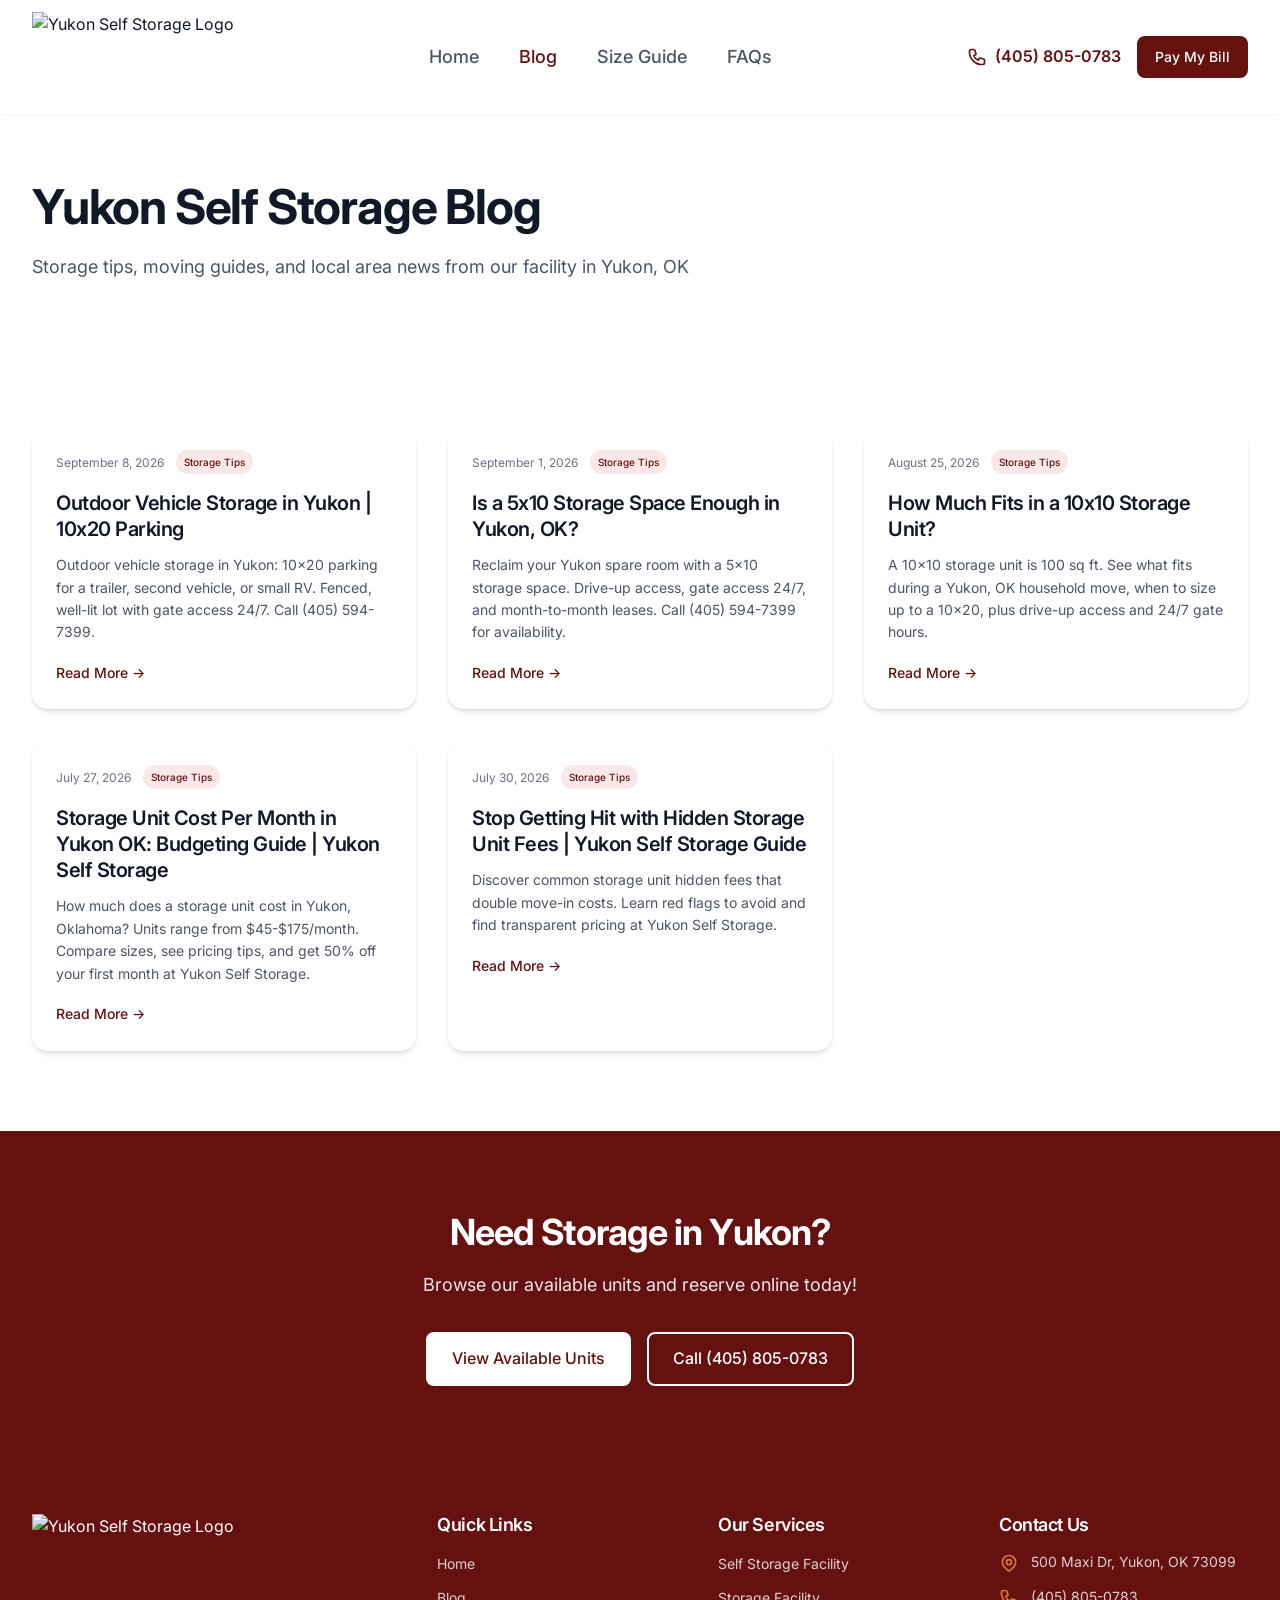
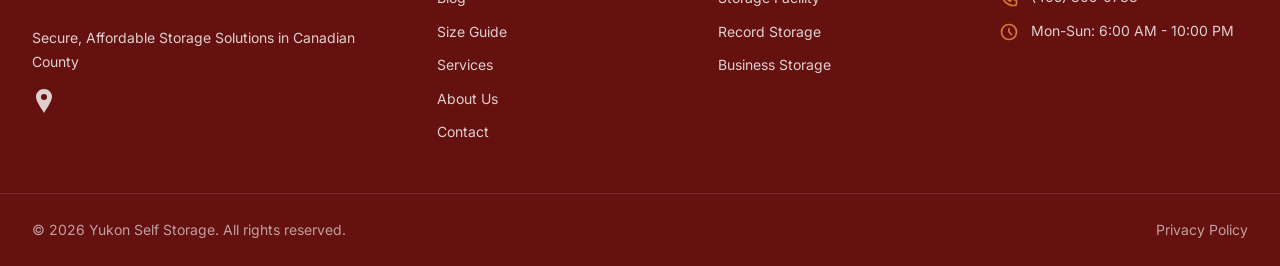
==== commit d943eeb0: "Add blog card: Outdoor Vehicle Storage in Yukon | 10x20 Parking" ====
--- a/index.html
+++ b/index.html
@@ -108,6 +108,20 @@
     <div class="yss-container">
       <div class="yss-grid yss-grid--3" style="gap: 2rem;">
 
+        <!-- POST: 2026-09-08-outdoor-vehicle-storage-yukon -->
+        <a href="/posts/2026-09-08-outdoor-vehicle-storage-yukon.html" class="yss-blog-card" style="display: block; text-decoration: none; color: inherit; background: white; border-radius: 1rem; overflow: hidden; box-shadow: var(--yss-shadow-md); transition: box-shadow 0.3s, transform 0.3s;">
+          <div style="padding: 1.5rem;">
+            <div style="display: flex; align-items: center; gap: 0.75rem; margin-bottom: 1rem;">
+              <span style="font-size: 0.75rem; color: var(--yss-gray-500);">September 8, 2026</span>
+              <span style="font-size: 0.625rem; background: var(--yss-primary-50); color: var(--yss-primary); padding: 0.25rem 0.5rem; border-radius: 9999px; font-weight: 500;">Storage Tips</span>
+            </div>
+            <h2 style="font-size: var(--yss-text-xl); font-weight: 600; margin-bottom: 0.75rem; line-height: 1.3;">Outdoor Vehicle Storage in Yukon | 10x20 Parking</h2>
+            <p style="color: var(--yss-gray-600); font-size: var(--yss-text-sm); line-height: 1.6; margin-bottom: 1rem;">Outdoor vehicle storage in Yukon: 10x20 parking for a trailer, second vehicle, or small RV. Fenced, well-lit lot with gate access 24/7. Call (405) 594-7399.</p>
+            <span style="color: var(--yss-primary); font-weight: 500; font-size: var(--yss-text-sm);">Read More &rarr;</span>
+          </div>
+        </a>
+
+
         <!-- POST: 2026-09-01-5x10-storage-space-yukon-spare-room -->
         <a href="/posts/2026-09-01-5x10-storage-space-yukon-spare-room.html" class="yss-blog-card" style="display: block; text-decoration: none; color: inherit; background: white; border-radius: 1rem; overflow: hidden; box-shadow: var(--yss-shadow-md); transition: box-shadow 0.3s, transform 0.3s;">
           <div style="padding: 1.5rem;">
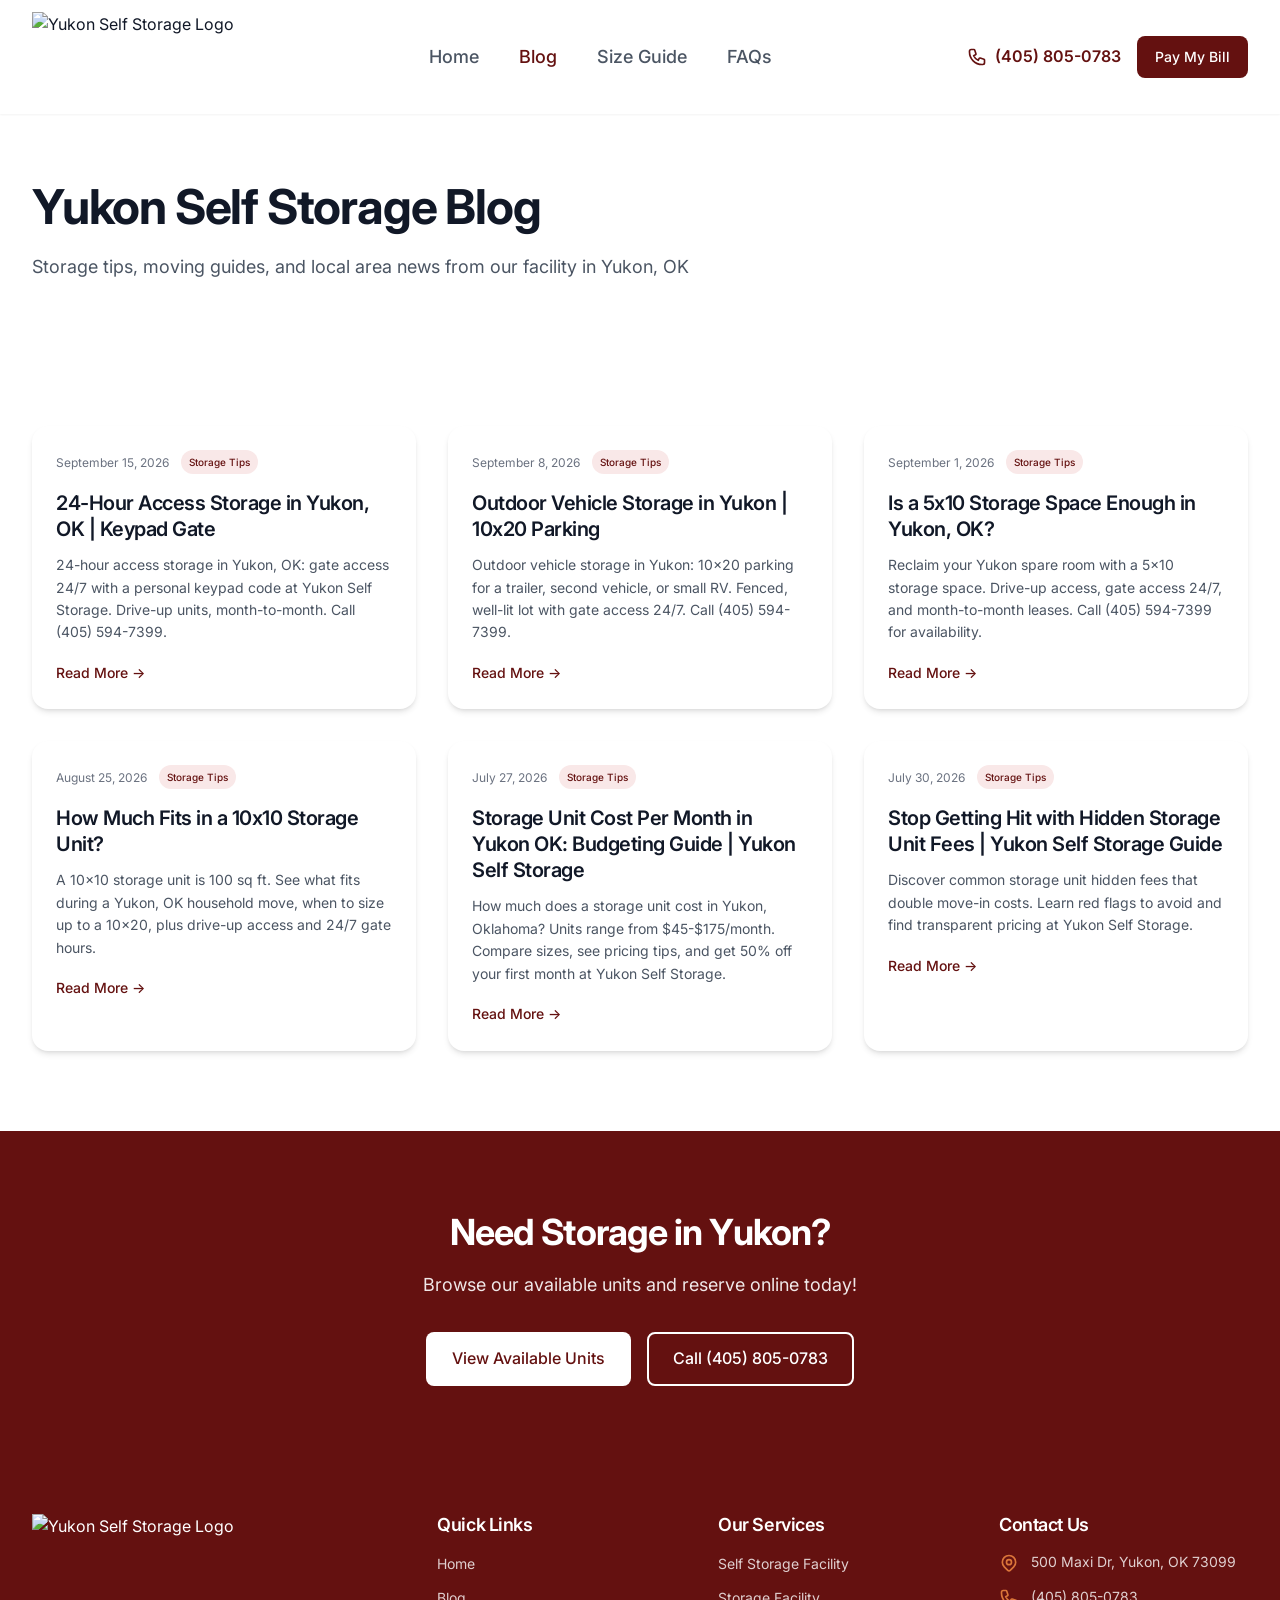
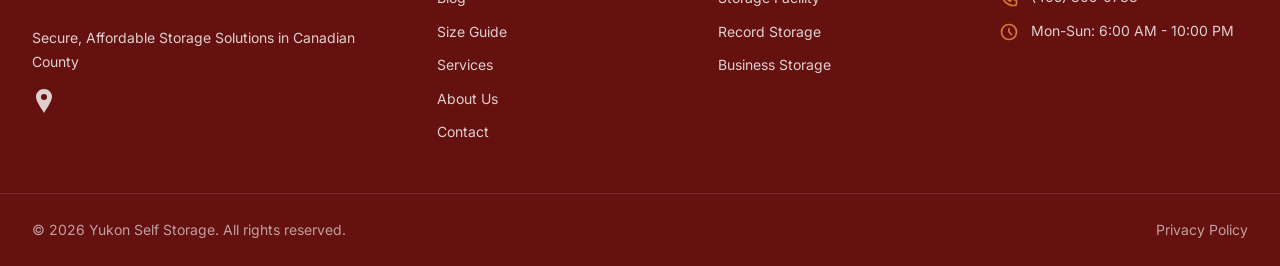
==== commit b7cd4b02: "Add blog card: 24-Hour Access Storage in Yukon, OK | Keypad Gate" ====
--- a/index.html
+++ b/index.html
@@ -108,6 +108,20 @@
     <div class="yss-container">
       <div class="yss-grid yss-grid--3" style="gap: 2rem;">
 
+        <!-- POST: 2026-09-15-24-hour-access-storage-yukon -->
+        <a href="/posts/2026-09-15-24-hour-access-storage-yukon.html" class="yss-blog-card" style="display: block; text-decoration: none; color: inherit; background: white; border-radius: 1rem; overflow: hidden; box-shadow: var(--yss-shadow-md); transition: box-shadow 0.3s, transform 0.3s;">
+          <div style="padding: 1.5rem;">
+            <div style="display: flex; align-items: center; gap: 0.75rem; margin-bottom: 1rem;">
+              <span style="font-size: 0.75rem; color: var(--yss-gray-500);">September 15, 2026</span>
+              <span style="font-size: 0.625rem; background: var(--yss-primary-50); color: var(--yss-primary); padding: 0.25rem 0.5rem; border-radius: 9999px; font-weight: 500;">Storage Tips</span>
+            </div>
+            <h2 style="font-size: var(--yss-text-xl); font-weight: 600; margin-bottom: 0.75rem; line-height: 1.3;">24-Hour Access Storage in Yukon, OK | Keypad Gate</h2>
+            <p style="color: var(--yss-gray-600); font-size: var(--yss-text-sm); line-height: 1.6; margin-bottom: 1rem;">24-hour access storage in Yukon, OK: gate access 24/7 with a personal keypad code at Yukon Self Storage. Drive-up units, month-to-month. Call (405) 594-7399.</p>
+            <span style="color: var(--yss-primary); font-weight: 500; font-size: var(--yss-text-sm);">Read More &rarr;</span>
+          </div>
+        </a>
+
+
         <!-- POST: 2026-09-08-outdoor-vehicle-storage-yukon -->
         <a href="/posts/2026-09-08-outdoor-vehicle-storage-yukon.html" class="yss-blog-card" style="display: block; text-decoration: none; color: inherit; background: white; border-radius: 1rem; overflow: hidden; box-shadow: var(--yss-shadow-md); transition: box-shadow 0.3s, transform 0.3s;">
           <div style="padding: 1.5rem;">
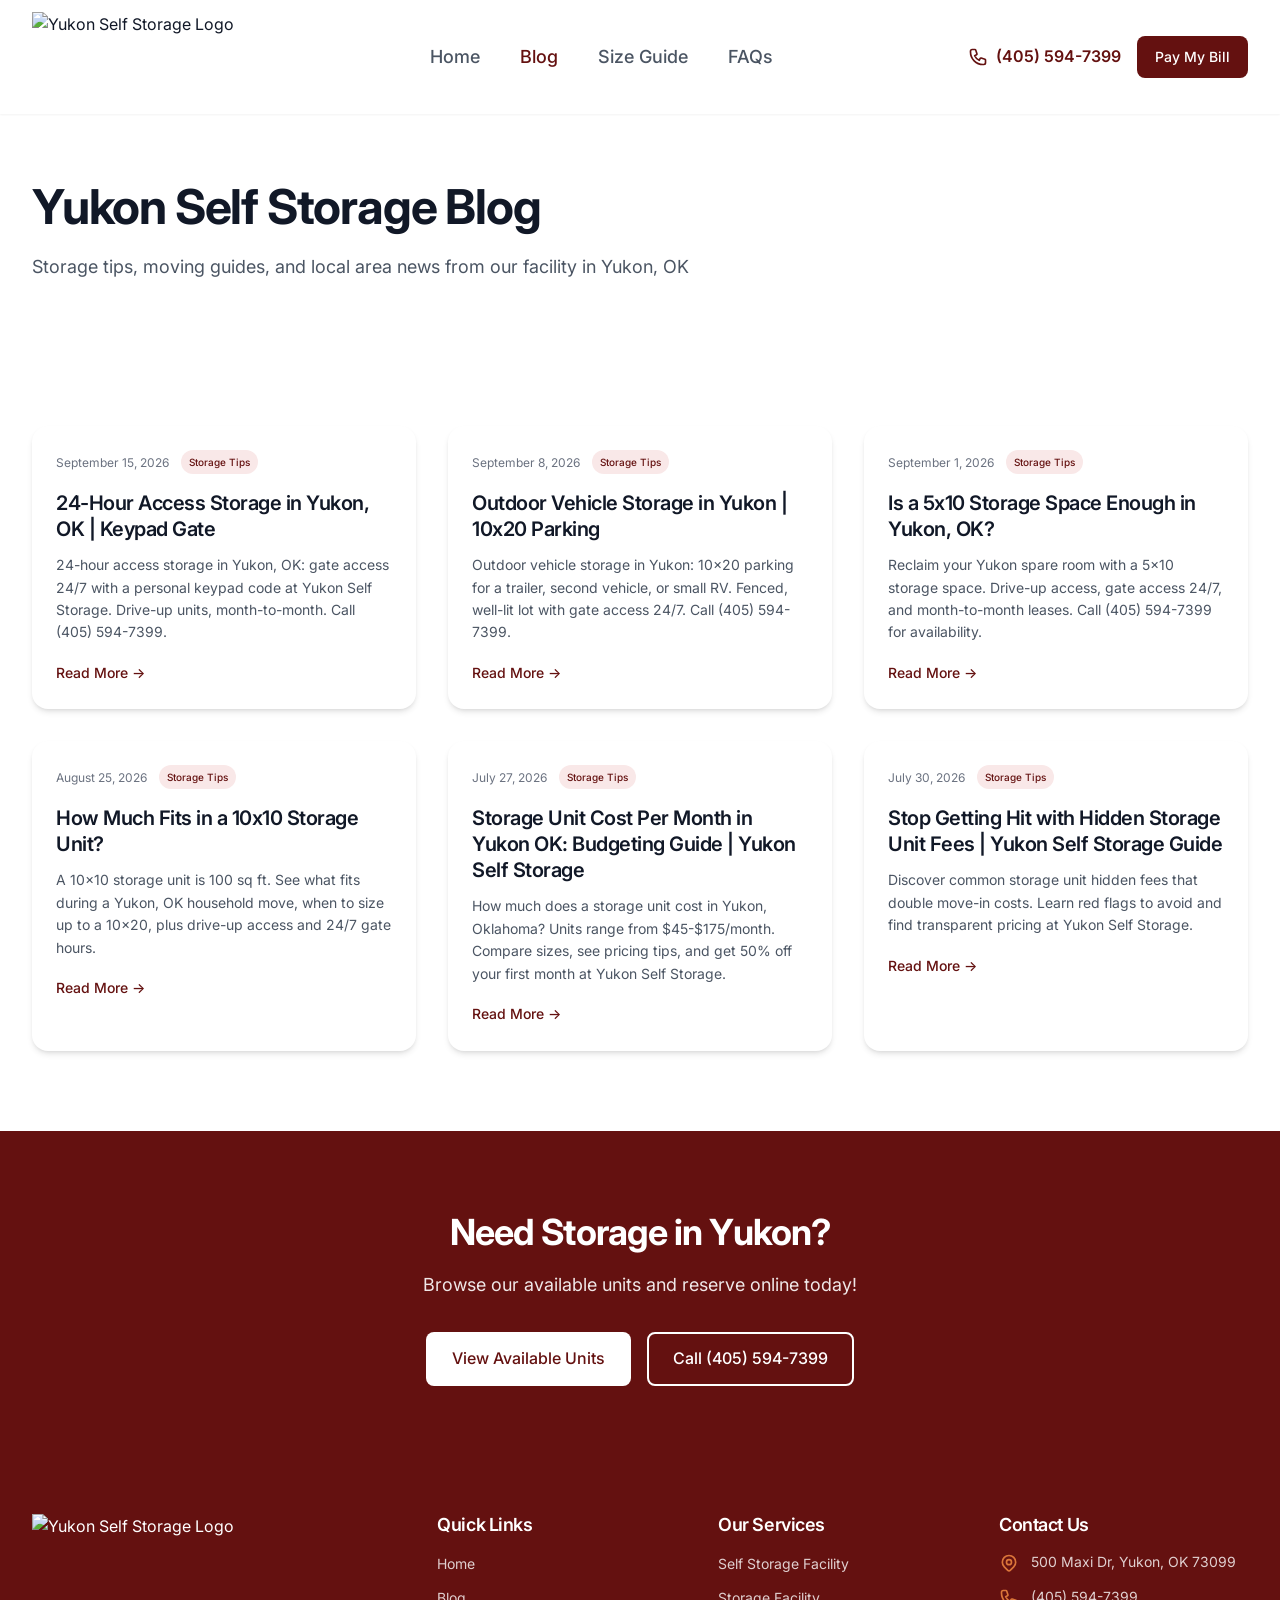
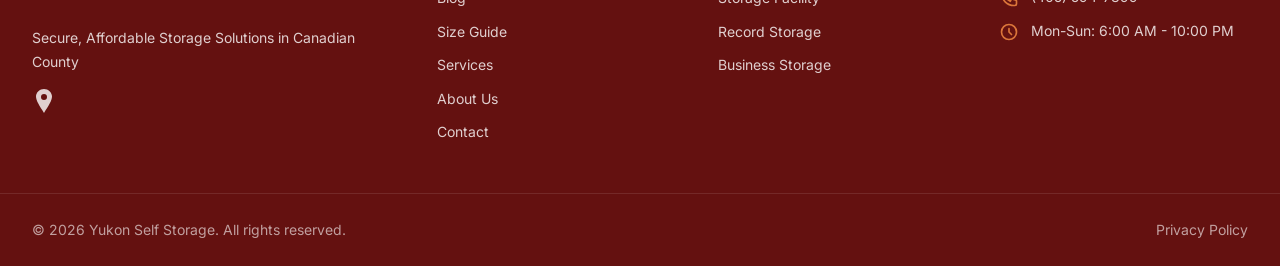
==== commit 2a2e1e07: "Fix phone number: (405) 594-7399 (client confirmed)" ====
--- a/index.html
+++ b/index.html
@@ -73,9 +73,9 @@
         <a href="https://yukonselfstorage.com/faqs.html" class="yss-header__nav-link">FAQs</a>
       </div>
       <div class="yss-header__actions">
-        <a href="tel:14058050783" class="yss-header__phone">
+        <a href="tel:14055947399" class="yss-header__phone">
           <svg class="yss-header__phone-icon" fill="none" stroke="currentColor" viewBox="0 0 24 24"><path stroke-linecap="round" stroke-linejoin="round" stroke-width="2" d="M3 5a2 2 0 012-2h3.28a1 1 0 01.948.684l1.498 4.493a1 1 0 01-.502 1.21l-2.257 1.13a11.042 11.042 0 005.516 5.516l1.13-2.257a1 1 0 011.21-.502l4.493 1.498a1 1 0 01.684.949V19a2 2 0 01-2 2h-1C9.716 21 3 14.284 3 6V5z"/></svg>
-          <span class="yss-header__phone-text">(405) 805-0783</span>
+          <span class="yss-header__phone-text">(405) 594-7399</span>
         </a>
         <a href="https://yukonselfstorage.ccstorage.com/session/new" target="_blank" rel="noopener noreferrer" class="yss-btn yss-btn--primary yss-btn--sm">Pay My Bill</a>
         <button type="button" class="yss-header__menu-toggle" aria-label="Open menu" data-menu-toggle>
@@ -204,7 +204,7 @@
       <p class="yss-cta__description">Browse our available units and reserve online today!</p>
       <div class="yss-cta__buttons">
         <a href="https://yukonselfstorage.com/#choose-unit" class="yss-btn yss-btn--white">View Available Units</a>
-        <a href="tel:14058050783" class="yss-btn yss-btn--outline-white">Call (405) 805-0783</a>
+        <a href="tel:14055947399" class="yss-btn yss-btn--outline-white">Call (405) 594-7399</a>
       </div>
     </div>
   </section>
@@ -250,7 +250,7 @@
           </li>
           <li class="yss-footer__contact-item">
             <svg class="yss-footer__contact-icon" fill="none" stroke="currentColor" viewBox="0 0 24 24"><path stroke-linecap="round" stroke-linejoin="round" stroke-width="2" d="M3 5a2 2 0 012-2h3.28a1 1 0 01.948.684l1.498 4.493a1 1 0 01-.502 1.21l-2.257 1.13a11.042 11.042 0 005.516 5.516l1.13-2.257a1 1 0 011.21-.502l4.493 1.498a1 1 0 01.684.949V19a2 2 0 01-2 2h-1C9.716 21 3 14.284 3 6V5z"/></svg>
-            <a href="tel:14058050783" class="yss-footer__contact-link">(405) 805-0783</a>
+            <a href="tel:14055947399" class="yss-footer__contact-link">(405) 594-7399</a>
           </li>
           <li class="yss-footer__contact-item">
             <svg class="yss-footer__contact-icon" fill="none" stroke="currentColor" viewBox="0 0 24 24"><path stroke-linecap="round" stroke-linejoin="round" stroke-width="2" d="M12 8v4l3 3m6-3a9 9 0 11-18 0 9 9 0 0118 0z"/></svg>
